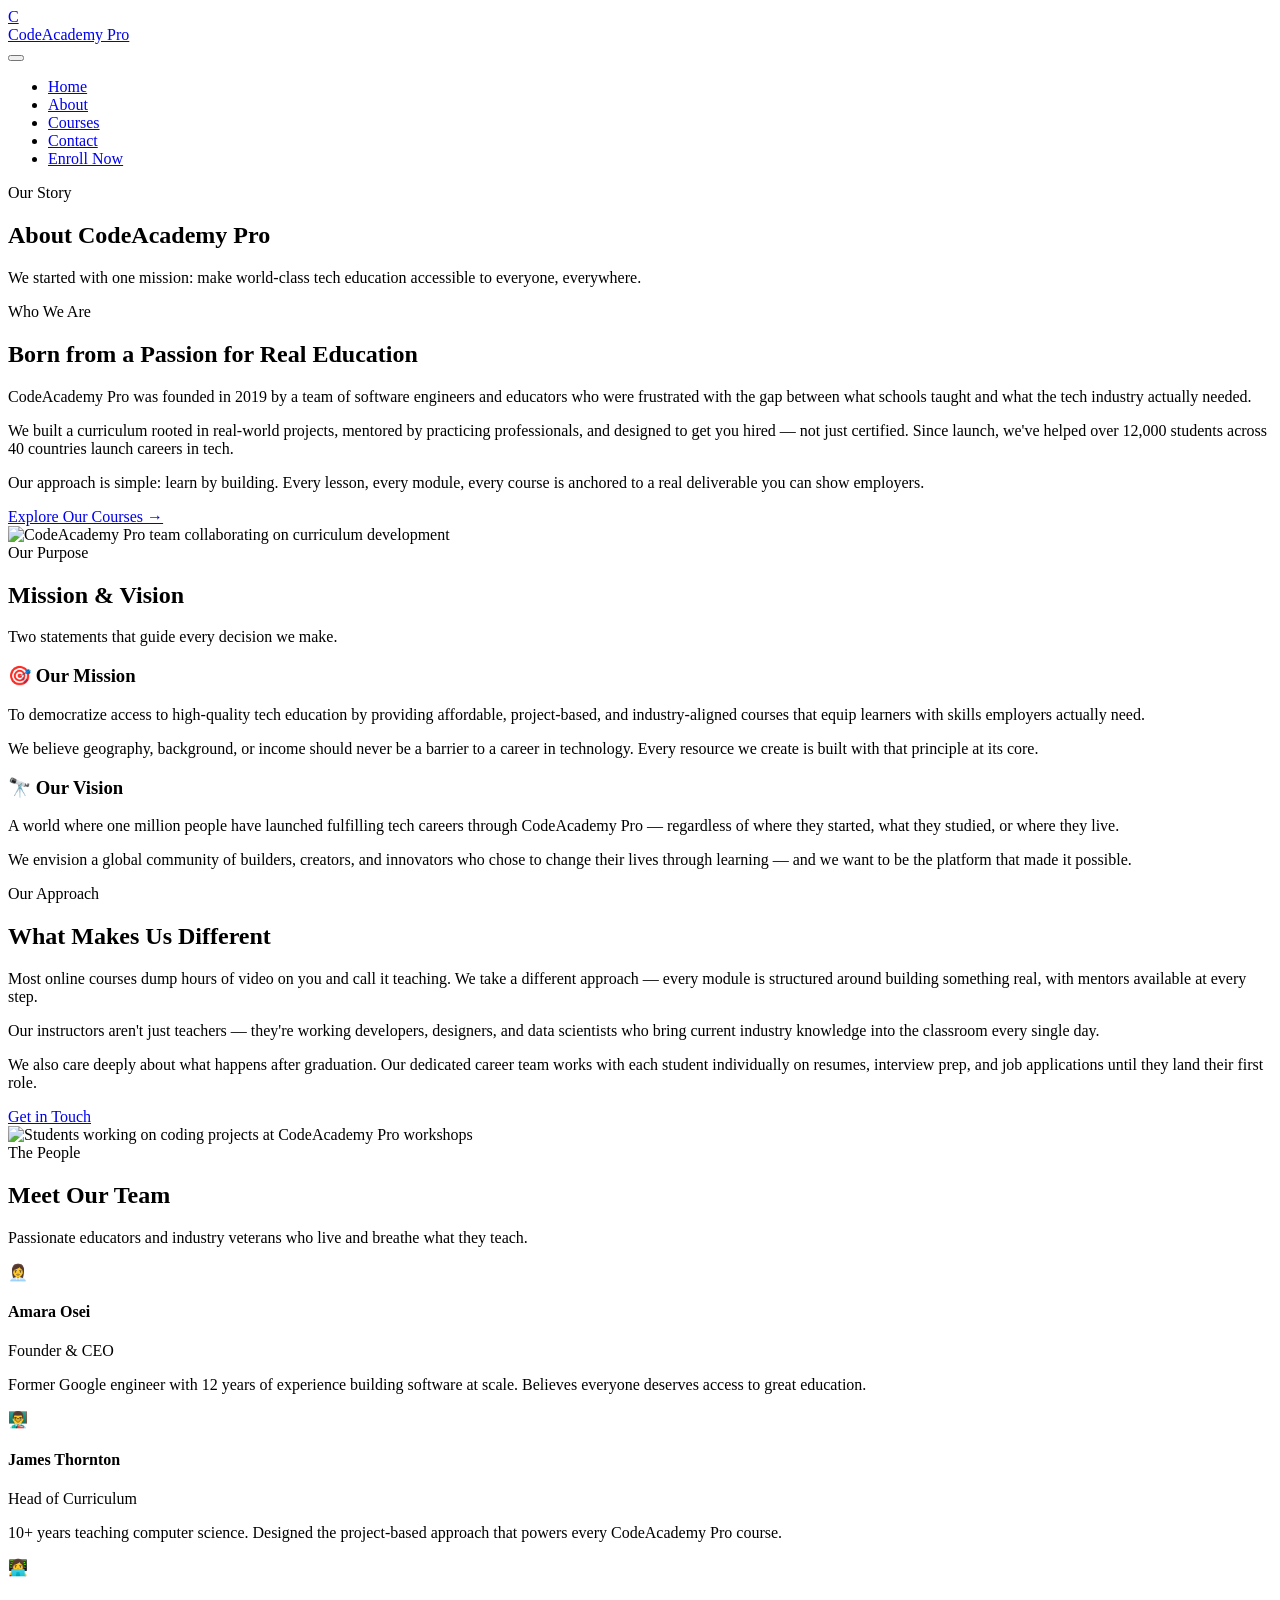
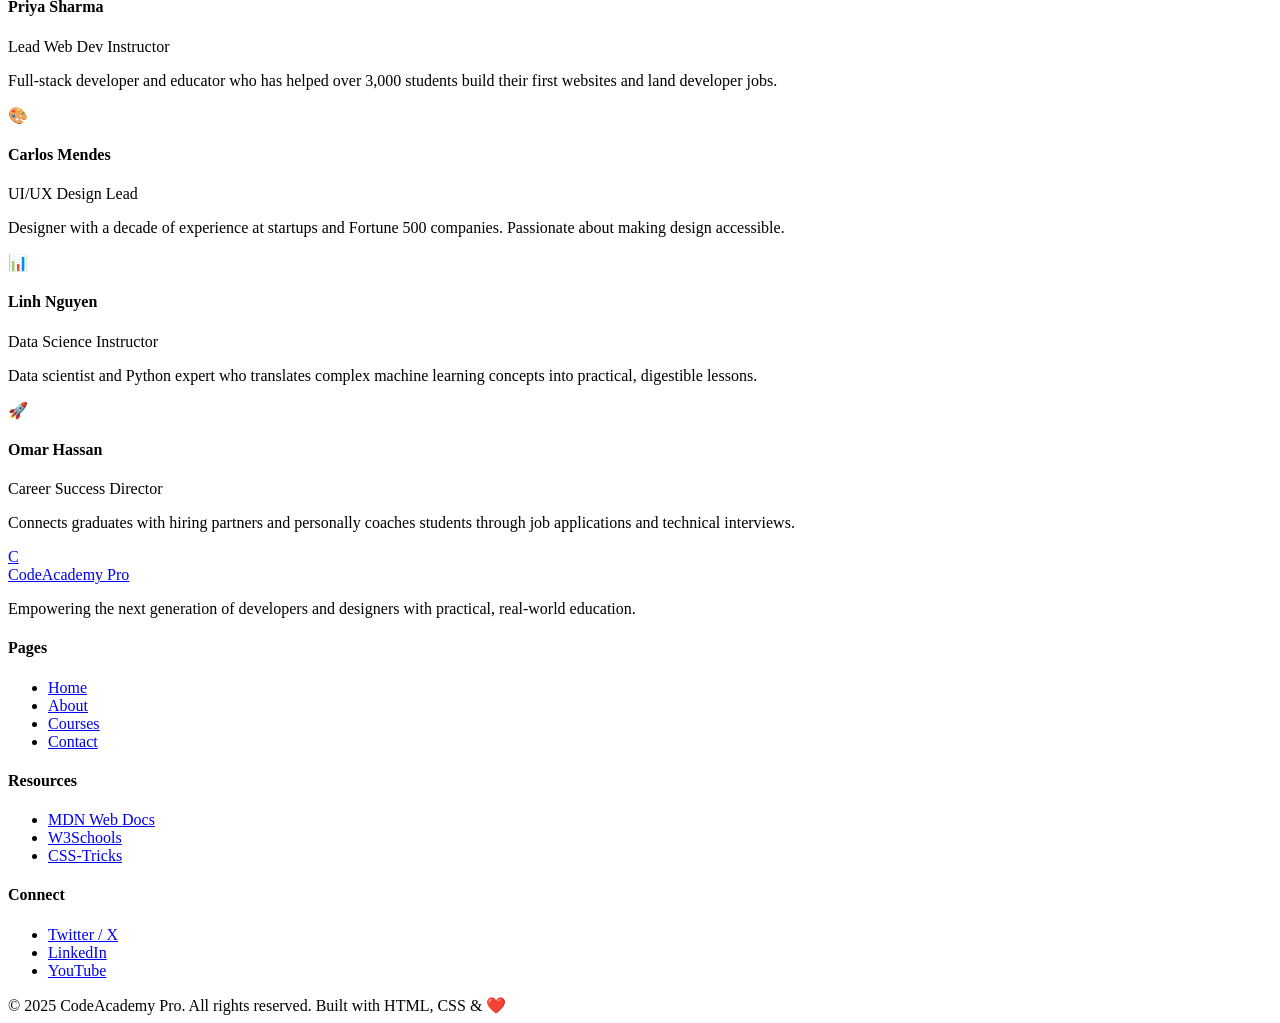
==== about.html @ 46732ec4 "Add files via upload" ====
<!DOCTYPE html>
<html lang="en">
<head>
  <meta charset="UTF-8" />
  <meta name="viewport" content="width=device-width, initial-scale=1.0" />
  <title>About Us – CodeAcademy Pro</title>
  <link rel="stylesheet" href="css/style.css" />
</head>
<body>

  <!-- HEADER -->
  <header>
    <div class="nav-container">
      <a href="index.html" class="logo">
        <div class="logo-mark">C</div>
        <span class="logo-text">CodeAcademy Pro</span>
      </a>
      <nav>
        <button class="hamburger" onclick="toggleMenu()" aria-label="Toggle menu">
          <span></span><span></span><span></span>
        </button>
        <ul id="nav-menu">
          <li><a href="index.html">Home</a></li>
          <li><a href="about.html" class="active">About</a></li>
          <li><a href="courses.html">Courses</a></li>
          <li><a href="contact.html">Contact</a></li>
          <li><a href="courses.html" class="nav-cta">Enroll Now</a></li>
        </ul>
      </nav>
    </div>
  </header>

  <main>

    <!-- PAGE HERO -->
    <section class="page-hero">
      <span class="section-label">Our Story</span>
      <h1>About CodeAcademy Pro</h1>
      <p>We started with one mission: make world-class tech education accessible to everyone, everywhere.</p>
    </section>

    <!-- ABOUT INTRO -->
    <section class="about-intro">
      <div class="about-grid">
        <div class="about-text">
          <span class="section-label">Who We Are</span>
          <h2>Born from a Passion for Real Education</h2>
          <p>CodeAcademy Pro was founded in 2019 by a team of software engineers and educators who were frustrated with the gap between what schools taught and what the tech industry actually needed.</p>
          <p>We built a curriculum rooted in real-world projects, mentored by practicing professionals, and designed to get you hired — not just certified. Since launch, we've helped over 12,000 students across 40 countries launch careers in tech.</p>
          <p>Our approach is simple: learn by building. Every lesson, every module, every course is anchored to a real deliverable you can show employers.</p>
          <a href="courses.html" class="btn btn-primary" style="margin-top:10px;">Explore Our Courses →</a>
        </div>
        <div class="about-img">
          <img src="images/webdev.jpg" alt="CodeAcademy Pro team collaborating on curriculum development" width="560" height="360" />
        </div>
      </div>
    </section>

    <!-- MISSION & VISION -->
    <section class="mission-vision">
      <div class="section-header">
        <span class="section-label">Our Purpose</span>
        <h2>Mission &amp; Vision</h2>
        <p>Two statements that guide every decision we make.</p>
      </div>
      <div class="mv-grid">
        <div class="mv-card mission">
          <h3>🎯 Our Mission</h3>
          <p>To democratize access to high-quality tech education by providing affordable, project-based, and industry-aligned courses that equip learners with skills employers actually need.</p>
          <p style="margin-top:14px;">We believe geography, background, or income should never be a barrier to a career in technology. Every resource we create is built with that principle at its core.</p>
        </div>
        <div class="mv-card vision">
          <h3>🔭 Our Vision</h3>
          <p>A world where one million people have launched fulfilling tech careers through CodeAcademy Pro — regardless of where they started, what they studied, or where they live.</p>
          <p style="margin-top:14px;">We envision a global community of builders, creators, and innovators who chose to change their lives through learning — and we want to be the platform that made it possible.</p>
        </div>
      </div>
    </section>

    <!-- SECOND ABOUT SECTION WITH SECOND IMAGE -->
    <section class="about-intro" style="background-color: var(--color-surface);">
      <div class="about-grid reverse">
        <div class="about-text">
          <span class="section-label">Our Approach</span>
          <h2>What Makes Us Different</h2>
          <p>Most online courses dump hours of video on you and call it teaching. We take a different approach — every module is structured around building something real, with mentors available at every step.</p>
          <p>Our instructors aren't just teachers — they're working developers, designers, and data scientists who bring current industry knowledge into the classroom every single day.</p>
          <p>We also care deeply about what happens after graduation. Our dedicated career team works with each student individually on resumes, interview prep, and job applications until they land their first role.</p>
          <a href="contact.html" class="btn btn-secondary" style="margin-top:10px;">Get in Touch</a>
        </div>
        <div class="about-img">
          <img src="images/others.jpg" alt="Students working on coding projects at CodeAcademy Pro workshops" width="560" height="360" />
        </div>
      </div>
    </section>

    <!-- TEAM -->
    <section class="team">
      <div class="section-header">
        <span class="section-label">The People</span>
        <h2>Meet Our Team</h2>
        <p>Passionate educators and industry veterans who live and breathe what they teach.</p>
      </div>

      <div class="team-grid">
        <div class="team-card">
          <div class="team-avatar">👩‍💼</div>
          <h4>Amara Osei</h4>
          <span>Founder &amp; CEO</span>
          <p>Former Google engineer with 12 years of experience building software at scale. Believes everyone deserves access to great education.</p>
        </div>
        <div class="team-card">
          <div class="team-avatar">👨‍🏫</div>
          <h4>James Thornton</h4>
          <span>Head of Curriculum</span>
          <p>10+ years teaching computer science. Designed the project-based approach that powers every CodeAcademy Pro course.</p>
        </div>
        <div class="team-card">
          <div class="team-avatar">👩‍💻</div>
          <h4>Priya Sharma</h4>
          <span>Lead Web Dev Instructor</span>
          <p>Full-stack developer and educator who has helped over 3,000 students build their first websites and land developer jobs.</p>
        </div>
        <div class="team-card">
          <div class="team-avatar">🎨</div>
          <h4>Carlos Mendes</h4>
          <span>UI/UX Design Lead</span>
          <p>Designer with a decade of experience at startups and Fortune 500 companies. Passionate about making design accessible.</p>
        </div>
        <div class="team-card">
          <div class="team-avatar">📊</div>
          <h4>Linh Nguyen</h4>
          <span>Data Science Instructor</span>
          <p>Data scientist and Python expert who translates complex machine learning concepts into practical, digestible lessons.</p>
        </div>
        <div class="team-card">
          <div class="team-avatar">🚀</div>
          <h4>Omar Hassan</h4>
          <span>Career Success Director</span>
          <p>Connects graduates with hiring partners and personally coaches students through job applications and technical interviews.</p>
        </div>
      </div>
    </section>

  </main>

  <!-- FOOTER -->
  <footer>
    <div class="footer-grid">
      <div class="footer-brand">
        <a href="index.html" class="logo">
          <div class="logo-mark">C</div>
          <span class="logo-text">CodeAcademy Pro</span>
        </a>
        <p>Empowering the next generation of developers and designers with practical, real-world education.</p>
      </div>
      <div class="footer-col">
        <h4>Pages</h4>
        <ul>
          <li><a href="index.html">Home</a></li>
          <li><a href="about.html">About</a></li>
          <li><a href="courses.html">Courses</a></li>
          <li><a href="contact.html">Contact</a></li>
        </ul>
      </div>
      <div class="footer-col">
        <h4>Resources</h4>
        <ul>
          <li><a href="https://developer.mozilla.org" target="_blank" rel="noopener">MDN Web Docs</a></li>
          <li><a href="https://www.w3schools.com" target="_blank" rel="noopener">W3Schools</a></li>
          <li><a href="https://css-tricks.com" target="_blank" rel="noopener">CSS-Tricks</a></li>
        </ul>
      </div>
      <div class="footer-col">
        <h4>Connect</h4>
        <ul>
          <li><a href="https://twitter.com" target="_blank" rel="noopener">Twitter / X</a></li>
          <li><a href="https://linkedin.com" target="_blank" rel="noopener">LinkedIn</a></li>
          <li><a href="https://youtube.com" target="_blank" rel="noopener">YouTube</a></li>
        </ul>
      </div>
    </div>
    <div class="footer-bottom">
      <span>&copy; 2025 CodeAcademy Pro. All rights reserved.</span>
      <span>Built with HTML, CSS &amp; ❤️</span>
    </div>
  </footer>

  <script>
    function toggleMenu() {
      document.getElementById('nav-menu').classList.toggle('open');
    }
  </script>
</body>
</html>
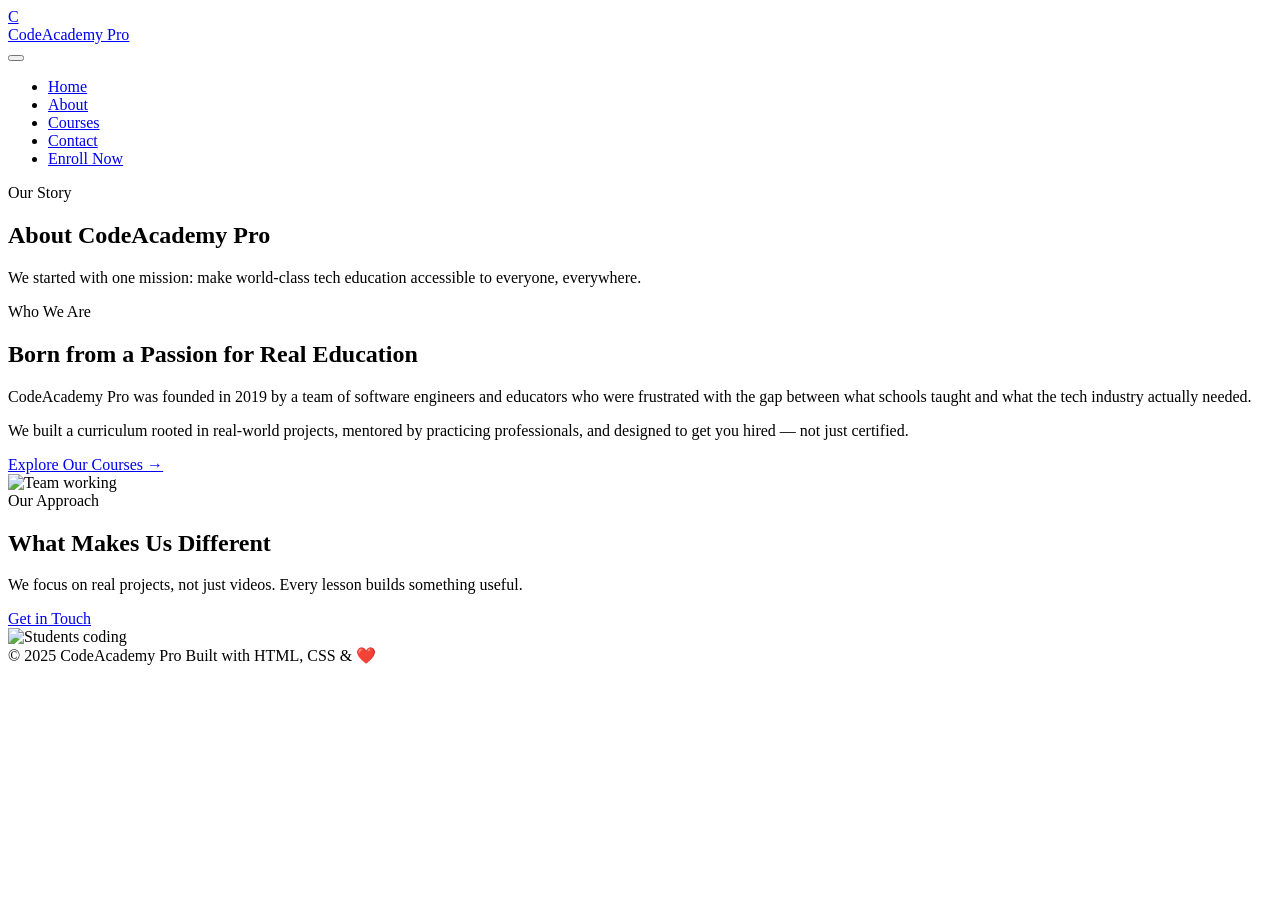
==== commit 2a1206bf: "about.html" ====
--- a/about.html
+++ b/about.html
@@ -4,7 +4,7 @@
   <meta charset="UTF-8" />
   <meta name="viewport" content="width=device-width, initial-scale=1.0" />
   <title>About Us – CodeAcademy Pro</title>
-  <link rel="stylesheet" href="css/style.css" />
+  <link rel="stylesheet" href="./css/style.css" />
 </head>
 <body>
 
@@ -32,156 +32,46 @@
 
   <main>
 
-    <!-- PAGE HERO -->
     <section class="page-hero">
       <span class="section-label">Our Story</span>
       <h1>About CodeAcademy Pro</h1>
       <p>We started with one mission: make world-class tech education accessible to everyone, everywhere.</p>
     </section>
 
-    <!-- ABOUT INTRO -->
     <section class="about-intro">
       <div class="about-grid">
         <div class="about-text">
           <span class="section-label">Who We Are</span>
           <h2>Born from a Passion for Real Education</h2>
           <p>CodeAcademy Pro was founded in 2019 by a team of software engineers and educators who were frustrated with the gap between what schools taught and what the tech industry actually needed.</p>
-          <p>We built a curriculum rooted in real-world projects, mentored by practicing professionals, and designed to get you hired — not just certified. Since launch, we've helped over 12,000 students across 40 countries launch careers in tech.</p>
-          <p>Our approach is simple: learn by building. Every lesson, every module, every course is anchored to a real deliverable you can show employers.</p>
+          <p>We built a curriculum rooted in real-world projects, mentored by practicing professionals, and designed to get you hired — not just certified.</p>
           <a href="courses.html" class="btn btn-primary" style="margin-top:10px;">Explore Our Courses →</a>
         </div>
         <div class="about-img">
-          <img src="images/webdev.jpg" alt="CodeAcademy Pro team collaborating on curriculum development" width="560" height="360" />
+          <img src="./images/webdev.jpg" alt="Team working" width="560" height="360" />
         </div>
       </div>
     </section>
 
-    <!-- MISSION & VISION -->
-    <section class="mission-vision">
-      <div class="section-header">
-        <span class="section-label">Our Purpose</span>
-        <h2>Mission &amp; Vision</h2>
-        <p>Two statements that guide every decision we make.</p>
-      </div>
-      <div class="mv-grid">
-        <div class="mv-card mission">
-          <h3>🎯 Our Mission</h3>
-          <p>To democratize access to high-quality tech education by providing affordable, project-based, and industry-aligned courses that equip learners with skills employers actually need.</p>
-          <p style="margin-top:14px;">We believe geography, background, or income should never be a barrier to a career in technology. Every resource we create is built with that principle at its core.</p>
-        </div>
-        <div class="mv-card vision">
-          <h3>🔭 Our Vision</h3>
-          <p>A world where one million people have launched fulfilling tech careers through CodeAcademy Pro — regardless of where they started, what they studied, or where they live.</p>
-          <p style="margin-top:14px;">We envision a global community of builders, creators, and innovators who chose to change their lives through learning — and we want to be the platform that made it possible.</p>
-        </div>
-      </div>
-    </section>
-
-    <!-- SECOND ABOUT SECTION WITH SECOND IMAGE -->
     <section class="about-intro" style="background-color: var(--color-surface);">
       <div class="about-grid reverse">
         <div class="about-text">
           <span class="section-label">Our Approach</span>
           <h2>What Makes Us Different</h2>
-          <p>Most online courses dump hours of video on you and call it teaching. We take a different approach — every module is structured around building something real, with mentors available at every step.</p>
-          <p>Our instructors aren't just teachers — they're working developers, designers, and data scientists who bring current industry knowledge into the classroom every single day.</p>
-          <p>We also care deeply about what happens after graduation. Our dedicated career team works with each student individually on resumes, interview prep, and job applications until they land their first role.</p>
+          <p>We focus on real projects, not just videos. Every lesson builds something useful.</p>
           <a href="contact.html" class="btn btn-secondary" style="margin-top:10px;">Get in Touch</a>
         </div>
         <div class="about-img">
-          <img src="images/others.jpg" alt="Students working on coding projects at CodeAcademy Pro workshops" width="560" height="360" />
-        </div>
-      </div>
-    </section>
-
-    <!-- TEAM -->
-    <section class="team">
-      <div class="section-header">
-        <span class="section-label">The People</span>
-        <h2>Meet Our Team</h2>
-        <p>Passionate educators and industry veterans who live and breathe what they teach.</p>
-      </div>
-
-      <div class="team-grid">
-        <div class="team-card">
-          <div class="team-avatar">👩‍💼</div>
-          <h4>Amara Osei</h4>
-          <span>Founder &amp; CEO</span>
-          <p>Former Google engineer with 12 years of experience building software at scale. Believes everyone deserves access to great education.</p>
-        </div>
-        <div class="team-card">
-          <div class="team-avatar">👨‍🏫</div>
-          <h4>James Thornton</h4>
-          <span>Head of Curriculum</span>
-          <p>10+ years teaching computer science. Designed the project-based approach that powers every CodeAcademy Pro course.</p>
-        </div>
-        <div class="team-card">
-          <div class="team-avatar">👩‍💻</div>
-          <h4>Priya Sharma</h4>
-          <span>Lead Web Dev Instructor</span>
-          <p>Full-stack developer and educator who has helped over 3,000 students build their first websites and land developer jobs.</p>
-        </div>
-        <div class="team-card">
-          <div class="team-avatar">🎨</div>
-          <h4>Carlos Mendes</h4>
-          <span>UI/UX Design Lead</span>
-          <p>Designer with a decade of experience at startups and Fortune 500 companies. Passionate about making design accessible.</p>
-        </div>
-        <div class="team-card">
-          <div class="team-avatar">📊</div>
-          <h4>Linh Nguyen</h4>
-          <span>Data Science Instructor</span>
-          <p>Data scientist and Python expert who translates complex machine learning concepts into practical, digestible lessons.</p>
-        </div>
-        <div class="team-card">
-          <div class="team-avatar">🚀</div>
-          <h4>Omar Hassan</h4>
-          <span>Career Success Director</span>
-          <p>Connects graduates with hiring partners and personally coaches students through job applications and technical interviews.</p>
+          <img src="./images/others.jpg" alt="Students coding" width="560" height="360" />
         </div>
       </div>
     </section>
 
   </main>
 
-  <!-- FOOTER -->
   <footer>
-    <div class="footer-grid">
-      <div class="footer-brand">
-        <a href="index.html" class="logo">
-          <div class="logo-mark">C</div>
-          <span class="logo-text">CodeAcademy Pro</span>
-        </a>
-        <p>Empowering the next generation of developers and designers with practical, real-world education.</p>
-      </div>
-      <div class="footer-col">
-        <h4>Pages</h4>
-        <ul>
-          <li><a href="index.html">Home</a></li>
-          <li><a href="about.html">About</a></li>
-          <li><a href="courses.html">Courses</a></li>
-          <li><a href="contact.html">Contact</a></li>
-        </ul>
-      </div>
-      <div class="footer-col">
-        <h4>Resources</h4>
-        <ul>
-          <li><a href="https://developer.mozilla.org" target="_blank" rel="noopener">MDN Web Docs</a></li>
-          <li><a href="https://www.w3schools.com" target="_blank" rel="noopener">W3Schools</a></li>
-          <li><a href="https://css-tricks.com" target="_blank" rel="noopener">CSS-Tricks</a></li>
-        </ul>
-      </div>
-      <div class="footer-col">
-        <h4>Connect</h4>
-        <ul>
-          <li><a href="https://twitter.com" target="_blank" rel="noopener">Twitter / X</a></li>
-          <li><a href="https://linkedin.com" target="_blank" rel="noopener">LinkedIn</a></li>
-          <li><a href="https://youtube.com" target="_blank" rel="noopener">YouTube</a></li>
-        </ul>
-      </div>
-    </div>
     <div class="footer-bottom">
-      <span>&copy; 2025 CodeAcademy Pro. All rights reserved.</span>
+      <span>&copy; 2025 CodeAcademy Pro</span>
       <span>Built with HTML, CSS &amp; ❤️</span>
     </div>
   </footer>
@@ -191,5 +81,6 @@
       document.getElementById('nav-menu').classList.toggle('open');
     }
   </script>
+
 </body>
 </html>
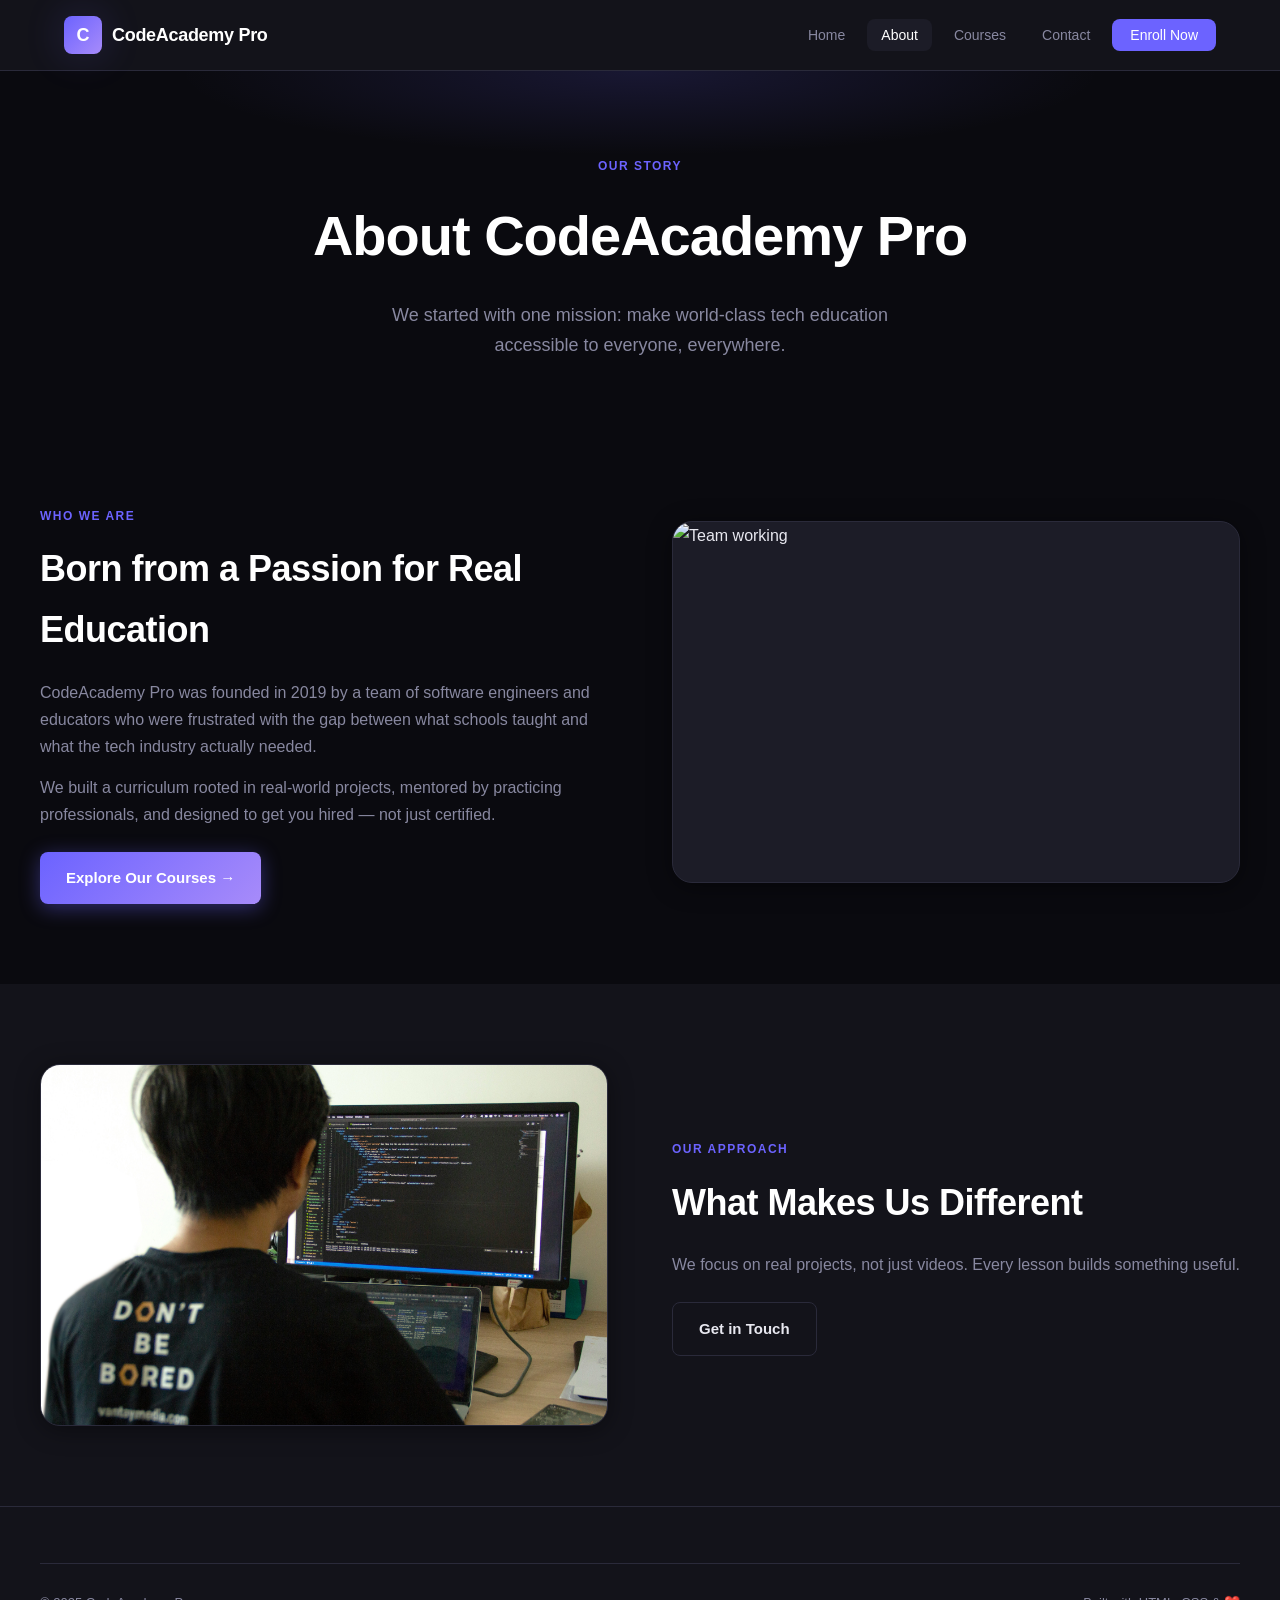
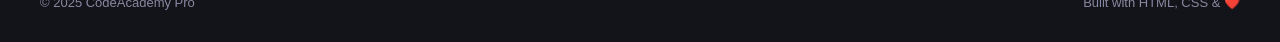
==== commit 4ac40756: "Update about.html" ====
--- a/about.html
+++ b/about.html
@@ -4,7 +4,7 @@
   <meta charset="UTF-8" />
   <meta name="viewport" content="width=device-width, initial-scale=1.0" />
   <title>About Us – CodeAcademy Pro</title>
-  <link rel="stylesheet" href="./css/style.css" />
+  <link rel="stylesheet" href="./style.css" />
 </head>
 <body>
 
@@ -48,7 +48,7 @@
           <a href="courses.html" class="btn btn-primary" style="margin-top:10px;">Explore Our Courses →</a>
         </div>
         <div class="about-img">
-          <img src="./images/webdev.jpg" alt="Team working" width="560" height="360" />
+          <img src="./webdev.jpg" alt="Team working" width="560" height="360" />
         </div>
       </div>
     </section>
@@ -62,7 +62,7 @@
           <a href="contact.html" class="btn btn-secondary" style="margin-top:10px;">Get in Touch</a>
         </div>
         <div class="about-img">
-          <img src="./images/others.jpg" alt="Students coding" width="560" height="360" />
+          <img src="./graphics.jpg" alt="Students coding" width="560" height="360" />
         </div>
       </div>
     </section>
--- a/style.css
+++ b/style.css
@@ -0,0 +1,1186 @@
+/* =============================================
+   CodeAcademy Pro - Main Stylesheet
+   ============================================= */
+
+/* --- Google Fonts Import --- */
+@import url('https://fonts.googleapis.com/css2?family=Space+Grotesk:wght@400;500;600;700&family=Inter:wght@300;400;500&display=swap');
+
+/* --- CSS Variables (Token System) --- */
+:root {
+  --color-bg: #0a0a0f;
+  --color-surface: #13131a;
+  --color-surface-2: #1c1c27;
+  --color-border: #2a2a3a;
+  --color-accent: #6c63ff;
+  --color-accent-soft: rgba(108, 99, 255, 0.15);
+  --color-text: #e8e8f0;
+  --color-text-muted: #8888a0;
+  --color-white: #ffffff;
+  --color-success: #4ade80;
+
+  --font-display: 'Space Grotesk', sans-serif;
+  --font-body: 'Inter', sans-serif;
+
+  --radius-sm: 8px;
+  --radius-md: 14px;
+  --radius-lg: 20px;
+  --radius-xl: 30px;
+
+  --shadow-card: 0 4px 24px rgba(0, 0, 0, 0.4);
+  --shadow-glow: 0 0 40px rgba(108, 99, 255, 0.2);
+  --transition: 0.25s ease;
+}
+
+/* --- Reset & Base --- */
+*, *::before, *::after {
+  margin: 0;
+  padding: 0;
+  box-sizing: border-box;
+}
+
+html {
+  scroll-behavior: smooth;
+}
+
+body {
+  background-color: var(--color-bg);
+  color: var(--color-text);
+  font-family: var(--font-body);
+  font-size: 16px;
+  line-height: 1.7;
+}
+
+img {
+  max-width: 100%;
+  height: auto;
+  display: block;
+}
+
+a {
+  color: var(--color-accent);
+  text-decoration: none;
+  transition: color var(--transition);
+}
+
+a:hover {
+  color: #9b95ff;
+}
+
+ul {
+  list-style: none;
+}
+
+/* =============================================
+   HEADER & NAVIGATION
+   ============================================= */
+header {
+  background-color: var(--color-surface);
+  border-bottom: 1px solid var(--color-border);
+  position: sticky;
+  top: 0;
+  z-index: 100;
+  backdrop-filter: blur(10px);
+}
+
+.nav-container {
+  max-width: 1200px;
+  margin: 0 auto;
+  padding: 0 24px;
+  display: flex;
+  align-items: center;
+  justify-content: space-between;
+  height: 70px;
+}
+
+.logo {
+  display: flex;
+  align-items: center;
+  gap: 10px;
+  text-decoration: none;
+}
+
+.logo-mark {
+  width: 38px;
+  height: 38px;
+  background: linear-gradient(135deg, var(--color-accent), #a78bfa);
+  border-radius: var(--radius-sm);
+  display: flex;
+  align-items: center;
+  justify-content: center;
+  font-family: var(--font-display);
+  font-weight: 700;
+  font-size: 18px;
+  color: white;
+  box-shadow: var(--shadow-glow);
+}
+
+.logo-text {
+  font-family: var(--font-display);
+  font-weight: 700;
+  font-size: 18px;
+  color: var(--color-white);
+  letter-spacing: -0.3px;
+}
+
+nav ul {
+  display: flex;
+  align-items: center;
+  gap: 8px;
+}
+
+nav ul li a {
+  color: var(--color-text-muted);
+  font-size: 14px;
+  font-weight: 500;
+  padding: 8px 14px;
+  border-radius: var(--radius-sm);
+  transition: all var(--transition);
+  text-decoration: none;
+}
+
+nav ul li a:hover,
+nav ul li a.active {
+  color: var(--color-white);
+  background-color: var(--color-surface-2);
+}
+
+.nav-cta {
+  background-color: var(--color-accent) !important;
+  color: var(--color-white) !important;
+  padding: 8px 18px !important;
+}
+
+.nav-cta:hover {
+  background-color: #7c75ff !important;
+}
+
+/* Hamburger */
+.hamburger {
+  display: none;
+  flex-direction: column;
+  gap: 5px;
+  cursor: pointer;
+  background: none;
+  border: none;
+  padding: 4px;
+}
+
+.hamburger span {
+  display: block;
+  width: 24px;
+  height: 2px;
+  background-color: var(--color-text);
+  border-radius: 2px;
+  transition: var(--transition);
+}
+
+/* =============================================
+   HERO SECTION
+   ============================================= */
+.hero {
+  min-height: 85vh;
+  display: grid;
+  place-items: center;
+  text-align: center;
+  padding: 80px 24px;
+  background:
+    radial-gradient(ellipse 80% 50% at 50% -10%, rgba(108, 99, 255, 0.25) 0%, transparent 60%),
+    var(--color-bg);
+  position: relative;
+  overflow: hidden;
+}
+
+.hero::before {
+  content: '';
+  position: absolute;
+  inset: 0;
+  background-image: radial-gradient(circle, rgba(108,99,255,0.08) 1px, transparent 1px);
+  background-size: 40px 40px;
+  pointer-events: none;
+}
+
+.hero-content {
+  max-width: 760px;
+  position: relative;
+  z-index: 1;
+}
+
+.hero-badge {
+  display: inline-flex;
+  align-items: center;
+  gap: 6px;
+  background-color: var(--color-accent-soft);
+  border: 1px solid rgba(108, 99, 255, 0.3);
+  color: #a78bfa;
+  font-size: 13px;
+  font-weight: 500;
+  padding: 6px 14px;
+  border-radius: 50px;
+  margin-bottom: 28px;
+}
+
+.hero h1 {
+  font-family: var(--font-display);
+  font-size: clamp(38px, 7vw, 72px);
+  font-weight: 700;
+  line-height: 1.1;
+  letter-spacing: -1.5px;
+  color: var(--color-white);
+  margin-bottom: 20px;
+}
+
+.hero h1 span {
+  background: linear-gradient(135deg, #6c63ff, #a78bfa, #ec4899);
+  -webkit-background-clip: text;
+  -webkit-text-fill-color: transparent;
+  background-clip: text;
+}
+
+.hero p {
+  font-size: 18px;
+  color: var(--color-text-muted);
+  max-width: 560px;
+  margin: 0 auto 36px;
+  line-height: 1.8;
+}
+
+.hero-buttons {
+  display: flex;
+  gap: 14px;
+  justify-content: center;
+  flex-wrap: wrap;
+}
+
+.hero-image {
+  margin-top: 64px;
+  border-radius: var(--radius-lg);
+  overflow: hidden;
+  border: 1px solid var(--color-border);
+  box-shadow: var(--shadow-glow), var(--shadow-card);
+  max-width: 900px;
+  margin-left: auto;
+  margin-right: auto;
+}
+
+.hero-image img {
+  width: 100%;
+  border-radius: var(--radius-lg);
+}
+
+/* =============================================
+   BUTTONS
+   ============================================= */
+.btn {
+  display: inline-flex;
+  align-items: center;
+  gap: 8px;
+  padding: 13px 26px;
+  border-radius: var(--radius-sm);
+  font-family: var(--font-display);
+  font-weight: 600;
+  font-size: 15px;
+  cursor: pointer;
+  border: none;
+  transition: all var(--transition);
+  text-decoration: none;
+}
+
+.btn-primary {
+  background: linear-gradient(135deg, var(--color-accent), #a78bfa);
+  color: white;
+  box-shadow: 0 4px 20px rgba(108, 99, 255, 0.4);
+}
+
+.btn-primary:hover {
+  transform: translateY(-2px);
+  box-shadow: 0 8px 30px rgba(108, 99, 255, 0.5);
+  color: white;
+}
+
+.btn-secondary {
+  background-color: transparent;
+  color: var(--color-text);
+  border: 1px solid var(--color-border);
+}
+
+.btn-secondary:hover {
+  background-color: var(--color-surface-2);
+  color: var(--color-white);
+  border-color: var(--color-accent);
+}
+
+/* =============================================
+   STATS BAR
+   ============================================= */
+.stats-bar {
+  background-color: var(--color-surface);
+  border-top: 1px solid var(--color-border);
+  border-bottom: 1px solid var(--color-border);
+  padding: 28px 24px;
+}
+
+.stats-grid {
+  max-width: 1200px;
+  margin: 0 auto;
+  display: grid;
+  grid-template-columns: repeat(4, 1fr);
+  gap: 24px;
+  text-align: center;
+}
+
+.stat-item strong {
+  display: block;
+  font-family: var(--font-display);
+  font-size: 28px;
+  font-weight: 700;
+  color: var(--color-white);
+}
+
+.stat-item span {
+  font-size: 13px;
+  color: var(--color-text-muted);
+}
+
+/* =============================================
+   SECTIONS (shared)
+   ============================================= */
+section {
+  padding: 80px 24px;
+}
+
+.section-header {
+  text-align: center;
+  max-width: 560px;
+  margin: 0 auto 56px;
+}
+
+.section-label {
+  display: inline-block;
+  font-size: 12px;
+  font-weight: 600;
+  letter-spacing: 1.5px;
+  text-transform: uppercase;
+  color: var(--color-accent);
+  margin-bottom: 12px;
+}
+
+.section-header h2 {
+  font-family: var(--font-display);
+  font-size: clamp(26px, 4vw, 40px);
+  font-weight: 700;
+  color: var(--color-white);
+  letter-spacing: -0.5px;
+  margin-bottom: 14px;
+}
+
+.section-header p {
+  color: var(--color-text-muted);
+  font-size: 16px;
+}
+
+/* =============================================
+   FEATURED COURSES (index.html)
+   ============================================= */
+.courses-preview {
+  background-color: var(--color-surface);
+}
+
+.courses-grid {
+  max-width: 1200px;
+  margin: 0 auto;
+  display: grid;
+  grid-template-columns: repeat(3, 1fr);
+  gap: 24px;
+}
+
+.course-card {
+  background-color: var(--color-surface-2);
+  border: 1px solid var(--color-border);
+  border-radius: var(--radius-md);
+  overflow: hidden;
+  transition: all var(--transition);
+  box-shadow: var(--shadow-card);
+}
+
+.course-card:hover {
+  transform: translateY(-4px);
+  border-color: var(--color-accent);
+  box-shadow: var(--shadow-glow), var(--shadow-card);
+}
+
+.course-card-img {
+  width: 100%;
+  height: 180px;
+  object-fit: cover;
+  background: linear-gradient(135deg, var(--color-accent-soft), var(--color-surface-2));
+  display: flex;
+  align-items: center;
+  justify-content: center;
+  font-size: 48px;
+}
+
+.course-card-img img {
+  width: 100%;
+  height: 180px;
+  object-fit: cover;
+}
+
+.course-card-body {
+  padding: 20px;
+}
+
+.course-tag {
+  display: inline-block;
+  background-color: var(--color-accent-soft);
+  color: #a78bfa;
+  font-size: 11px;
+  font-weight: 600;
+  letter-spacing: 0.5px;
+  padding: 4px 10px;
+  border-radius: 50px;
+  margin-bottom: 10px;
+}
+
+.course-card-body h3 {
+  font-family: var(--font-display);
+  font-size: 17px;
+  font-weight: 600;
+  color: var(--color-white);
+  margin-bottom: 8px;
+}
+
+.course-card-body p {
+  font-size: 14px;
+  color: var(--color-text-muted);
+  margin-bottom: 16px;
+  line-height: 1.6;
+}
+
+.course-meta {
+  display: flex;
+  align-items: center;
+  justify-content: space-between;
+  font-size: 13px;
+  color: var(--color-text-muted);
+  border-top: 1px solid var(--color-border);
+  padding-top: 14px;
+}
+
+.courses-cta {
+  text-align: center;
+  margin-top: 48px;
+}
+
+/* =============================================
+   WHY CHOOSE US (index.html)
+   ============================================= */
+.why-us {
+  background-color: var(--color-bg);
+}
+
+.features-grid {
+  max-width: 1200px;
+  margin: 0 auto;
+  display: grid;
+  grid-template-columns: repeat(3, 1fr);
+  gap: 24px;
+}
+
+.feature-card {
+  background-color: var(--color-surface);
+  border: 1px solid var(--color-border);
+  border-radius: var(--radius-md);
+  padding: 32px 28px;
+  transition: border-color var(--transition);
+}
+
+.feature-card:hover {
+  border-color: var(--color-accent);
+}
+
+.feature-icon {
+  font-size: 36px;
+  margin-bottom: 16px;
+}
+
+.feature-card h3 {
+  font-family: var(--font-display);
+  font-size: 18px;
+  font-weight: 600;
+  color: var(--color-white);
+  margin-bottom: 10px;
+}
+
+.feature-card p {
+  font-size: 14px;
+  color: var(--color-text-muted);
+  line-height: 1.7;
+}
+
+/* =============================================
+   ABOUT PAGE
+   ============================================= */
+.page-hero {
+  padding: 80px 24px 60px;
+  background: radial-gradient(ellipse 60% 40% at 50% 0%, rgba(108, 99, 255, 0.15) 0%, transparent 60%);
+  text-align: center;
+}
+
+.page-hero h1 {
+  font-family: var(--font-display);
+  font-size: clamp(32px, 5vw, 56px);
+  font-weight: 700;
+  color: var(--color-white);
+  letter-spacing: -1px;
+  margin-bottom: 16px;
+}
+
+.page-hero p {
+  color: var(--color-text-muted);
+  font-size: 18px;
+  max-width: 560px;
+  margin: 0 auto;
+}
+
+.about-intro {
+  background-color: var(--color-bg);
+  padding: 80px 24px;
+}
+
+.about-grid {
+  max-width: 1200px;
+  margin: 0 auto;
+  display: grid;
+  grid-template-columns: 1fr 1fr;
+  gap: 64px;
+  align-items: center;
+}
+
+.about-grid.reverse {
+  direction: rtl;
+}
+
+.about-grid.reverse > * {
+  direction: ltr;
+}
+
+.about-text h2 {
+  font-family: var(--font-display);
+  font-size: clamp(24px, 3vw, 36px);
+  font-weight: 700;
+  color: var(--color-white);
+  letter-spacing: -0.5px;
+  margin-bottom: 18px;
+}
+
+.about-text p {
+  color: var(--color-text-muted);
+  margin-bottom: 14px;
+  font-size: 16px;
+}
+
+.about-img {
+  border-radius: var(--radius-lg);
+  overflow: hidden;
+  border: 1px solid var(--color-border);
+  box-shadow: var(--shadow-card);
+  background: var(--color-surface-2);
+}
+
+.about-img img {
+  width: 100%;
+  height: 360px;
+  object-fit: cover;
+}
+
+.img-placeholder {
+  width: 100%;
+  height: 360px;
+  display: flex;
+  align-items: center;
+  justify-content: center;
+  font-size: 64px;
+  background: linear-gradient(135deg, var(--color-surface), var(--color-surface-2));
+}
+
+/* Mission & Vision */
+.mission-vision {
+  background-color: var(--color-surface);
+  padding: 80px 24px;
+}
+
+.mv-grid {
+  max-width: 1200px;
+  margin: 0 auto;
+  display: grid;
+  grid-template-columns: 1fr 1fr;
+  gap: 32px;
+}
+
+.mv-card {
+  background-color: var(--color-surface-2);
+  border: 1px solid var(--color-border);
+  border-radius: var(--radius-md);
+  padding: 40px 36px;
+}
+
+.mv-card.mission {
+  border-top: 3px solid var(--color-accent);
+}
+
+.mv-card.vision {
+  border-top: 3px solid #ec4899;
+}
+
+.mv-card h3 {
+  font-family: var(--font-display);
+  font-size: 22px;
+  font-weight: 700;
+  color: var(--color-white);
+  margin-bottom: 16px;
+}
+
+.mv-card p {
+  color: var(--color-text-muted);
+  font-size: 15px;
+  line-height: 1.8;
+}
+
+/* Team */
+.team {
+  background-color: var(--color-bg);
+  padding: 80px 24px;
+}
+
+.team-grid {
+  max-width: 1200px;
+  margin: 0 auto;
+  display: grid;
+  grid-template-columns: repeat(3, 1fr);
+  gap: 24px;
+}
+
+.team-card {
+  background-color: var(--color-surface);
+  border: 1px solid var(--color-border);
+  border-radius: var(--radius-md);
+  padding: 32px 24px;
+  text-align: center;
+  transition: border-color var(--transition);
+}
+
+.team-card:hover {
+  border-color: var(--color-accent);
+}
+
+.team-avatar {
+  font-size: 56px;
+  margin-bottom: 16px;
+  line-height: 1;
+}
+
+.team-card h4 {
+  font-family: var(--font-display);
+  font-size: 17px;
+  font-weight: 600;
+  color: var(--color-white);
+  margin-bottom: 4px;
+}
+
+.team-card span {
+  font-size: 13px;
+  color: var(--color-accent);
+  display: block;
+  margin-bottom: 12px;
+}
+
+.team-card p {
+  font-size: 13px;
+  color: var(--color-text-muted);
+  line-height: 1.6;
+}
+
+/* =============================================
+   COURSES PAGE
+   ============================================= */
+.courses-list {
+  background-color: var(--color-bg);
+  padding: 80px 24px;
+}
+
+.courses-full-grid {
+  max-width: 1200px;
+  margin: 0 auto;
+  display: grid;
+  grid-template-columns: repeat(2, 1fr);
+  gap: 28px;
+}
+
+.course-full-card {
+  background-color: var(--color-surface);
+  border: 1px solid var(--color-border);
+  border-radius: var(--radius-md);
+  overflow: hidden;
+  display: flex;
+  flex-direction: column;
+  transition: all var(--transition);
+  box-shadow: var(--shadow-card);
+}
+
+.course-full-card:hover {
+  transform: translateY(-4px);
+  border-color: var(--color-accent);
+  box-shadow: var(--shadow-glow), var(--shadow-card);
+}
+
+.course-full-img {
+  height: 200px;
+  background: linear-gradient(135deg, var(--color-surface-2), var(--color-surface));
+  display: flex;
+  align-items: center;
+  justify-content: center;
+  font-size: 56px;
+  border-bottom: 1px solid var(--color-border);
+  position: relative;
+  overflow: hidden;
+}
+
+.course-full-img img {
+  width: 100%;
+  height: 100%;
+  object-fit: cover;
+  position: absolute;
+  inset: 0;
+}
+
+.course-full-body {
+  padding: 28px;
+  flex: 1;
+  display: flex;
+  flex-direction: column;
+}
+
+.course-full-body h3 {
+  font-family: var(--font-display);
+  font-size: 20px;
+  font-weight: 700;
+  color: var(--color-white);
+  margin-bottom: 10px;
+}
+
+.course-full-body p {
+  font-size: 14px;
+  color: var(--color-text-muted);
+  line-height: 1.7;
+  margin-bottom: 20px;
+  flex: 1;
+}
+
+.course-details {
+  display: flex;
+  gap: 16px;
+  flex-wrap: wrap;
+  font-size: 13px;
+  color: var(--color-text-muted);
+  border-top: 1px solid var(--color-border);
+  padding-top: 16px;
+  margin-bottom: 20px;
+}
+
+.course-details span {
+  display: flex;
+  align-items: center;
+  gap: 5px;
+}
+
+/* =============================================
+   CONTACT PAGE
+   ============================================= */
+.contact-section {
+  background-color: var(--color-bg);
+  padding: 80px 24px;
+}
+
+.contact-layout {
+  max-width: 1200px;
+  margin: 0 auto;
+  display: grid;
+  grid-template-columns: 1fr 1.6fr;
+  gap: 56px;
+  align-items: start;
+}
+
+.contact-info h2 {
+  font-family: var(--font-display);
+  font-size: 28px;
+  font-weight: 700;
+  color: var(--color-white);
+  margin-bottom: 14px;
+}
+
+.contact-info p {
+  color: var(--color-text-muted);
+  font-size: 15px;
+  margin-bottom: 36px;
+  line-height: 1.7;
+}
+
+.contact-item {
+  display: flex;
+  align-items: flex-start;
+  gap: 16px;
+  margin-bottom: 24px;
+}
+
+.contact-icon {
+  width: 44px;
+  height: 44px;
+  background-color: var(--color-accent-soft);
+  border-radius: var(--radius-sm);
+  display: flex;
+  align-items: center;
+  justify-content: center;
+  font-size: 20px;
+  flex-shrink: 0;
+}
+
+.contact-item-text strong {
+  display: block;
+  color: var(--color-white);
+  font-size: 14px;
+  font-weight: 600;
+  margin-bottom: 2px;
+}
+
+.contact-item-text span {
+  color: var(--color-text-muted);
+  font-size: 14px;
+}
+
+.social-links {
+  margin-top: 36px;
+}
+
+.social-links h4 {
+  font-family: var(--font-display);
+  font-size: 14px;
+  font-weight: 600;
+  color: var(--color-text-muted);
+  text-transform: uppercase;
+  letter-spacing: 1px;
+  margin-bottom: 14px;
+}
+
+.social-row {
+  display: flex;
+  gap: 10px;
+  flex-wrap: wrap;
+}
+
+.social-link {
+  display: inline-flex;
+  align-items: center;
+  gap: 6px;
+  background-color: var(--color-surface);
+  border: 1px solid var(--color-border);
+  color: var(--color-text-muted);
+  font-size: 13px;
+  padding: 8px 14px;
+  border-radius: var(--radius-sm);
+  transition: all var(--transition);
+  text-decoration: none;
+}
+
+.social-link:hover {
+  border-color: var(--color-accent);
+  color: var(--color-accent);
+}
+
+/* Contact Form */
+.contact-form-card {
+  background-color: var(--color-surface);
+  border: 1px solid var(--color-border);
+  border-radius: var(--radius-lg);
+  padding: 40px;
+  box-shadow: var(--shadow-card);
+}
+
+.contact-form-card h3 {
+  font-family: var(--font-display);
+  font-size: 22px;
+  font-weight: 700;
+  color: var(--color-white);
+  margin-bottom: 28px;
+}
+
+.form-row {
+  display: grid;
+  grid-template-columns: 1fr 1fr;
+  gap: 16px;
+}
+
+.form-group {
+  margin-bottom: 20px;
+}
+
+.form-group label {
+  display: block;
+  font-size: 13px;
+  font-weight: 600;
+  color: var(--color-text-muted);
+  margin-bottom: 8px;
+  letter-spacing: 0.3px;
+}
+
+.form-group input,
+.form-group select,
+.form-group textarea {
+  width: 100%;
+  background-color: var(--color-surface-2);
+  border: 1px solid var(--color-border);
+  border-radius: var(--radius-sm);
+  color: var(--color-text);
+  font-family: var(--font-body);
+  font-size: 14px;
+  padding: 12px 16px;
+  transition: border-color var(--transition);
+  outline: none;
+}
+
+.form-group input:focus,
+.form-group select:focus,
+.form-group textarea:focus {
+  border-color: var(--color-accent);
+  box-shadow: 0 0 0 3px var(--color-accent-soft);
+}
+
+.form-group textarea {
+  resize: vertical;
+  min-height: 130px;
+}
+
+.form-group select option {
+  background-color: var(--color-surface-2);
+}
+
+/* =============================================
+   FOOTER
+   ============================================= */
+footer {
+  background-color: var(--color-surface);
+  border-top: 1px solid var(--color-border);
+  padding: 56px 24px 28px;
+}
+
+.footer-grid {
+  max-width: 1200px;
+  margin: 0 auto;
+  display: grid;
+  grid-template-columns: 2fr 1fr 1fr 1fr;
+  gap: 48px;
+  margin-bottom: 40px;
+}
+
+.footer-brand .logo {
+  margin-bottom: 14px;
+}
+
+.footer-brand p {
+  font-size: 14px;
+  color: var(--color-text-muted);
+  line-height: 1.7;
+  max-width: 260px;
+}
+
+.footer-col h4 {
+  font-family: var(--font-display);
+  font-size: 13px;
+  font-weight: 700;
+  color: var(--color-white);
+  text-transform: uppercase;
+  letter-spacing: 1px;
+  margin-bottom: 16px;
+}
+
+.footer-col ul {
+  display: flex;
+  flex-direction: column;
+  gap: 8px;
+}
+
+.footer-col ul li a {
+  font-size: 14px;
+  color: var(--color-text-muted);
+  transition: color var(--transition);
+  text-decoration: none;
+}
+
+.footer-col ul li a:hover {
+  color: var(--color-white);
+}
+
+.footer-bottom {
+  max-width: 1200px;
+  margin: 0 auto;
+  display: flex;
+  align-items: center;
+  justify-content: space-between;
+  padding-top: 28px;
+  border-top: 1px solid var(--color-border);
+  font-size: 13px;
+  color: var(--color-text-muted);
+  flex-wrap: wrap;
+  gap: 12px;
+}
+
+/* =============================================
+   RESPONSIVE DESIGN
+   ============================================= */
+
+/* Tablet (768px - 1024px) */
+@media (max-width: 1024px) {
+  .courses-grid {
+    grid-template-columns: repeat(2, 1fr);
+  }
+
+  .features-grid {
+    grid-template-columns: repeat(2, 1fr);
+  }
+
+  .footer-grid {
+    grid-template-columns: 1fr 1fr;
+  }
+
+  .stats-grid {
+    grid-template-columns: repeat(2, 1fr);
+  }
+
+  .about-grid {
+    grid-template-columns: 1fr;
+    gap: 40px;
+  }
+
+  .about-grid.reverse {
+    direction: ltr;
+  }
+
+  .team-grid {
+    grid-template-columns: repeat(2, 1fr);
+  }
+}
+
+/* Mobile (max 768px) */
+@media (max-width: 768px) {
+  .hamburger {
+    display: flex;
+  }
+
+  nav ul {
+    display: none;
+    position: absolute;
+    top: 70px;
+    left: 0;
+    right: 0;
+    background-color: var(--color-surface);
+    border-bottom: 1px solid var(--color-border);
+    flex-direction: column;
+    padding: 12px;
+    gap: 4px;
+  }
+
+  nav ul.open {
+    display: flex;
+  }
+
+  nav ul li a {
+    display: block;
+    padding: 12px 16px;
+    width: 100%;
+  }
+
+  .hero {
+    min-height: auto;
+    padding: 60px 24px;
+  }
+
+  .hero h1 {
+    font-size: 36px;
+  }
+
+  .hero p {
+    font-size: 16px;
+  }
+
+  .courses-grid {
+    grid-template-columns: 1fr;
+  }
+
+  .features-grid {
+    grid-template-columns: 1fr;
+  }
+
+  .stats-grid {
+    grid-template-columns: repeat(2, 1fr);
+    gap: 20px;
+  }
+
+  .footer-grid {
+    grid-template-columns: 1fr;
+    gap: 32px;
+  }
+
+  .mv-grid {
+    grid-template-columns: 1fr;
+  }
+
+  .team-grid {
+    grid-template-columns: 1fr;
+  }
+
+  .courses-full-grid {
+    grid-template-columns: 1fr;
+  }
+
+  .contact-layout {
+    grid-template-columns: 1fr;
+  }
+
+  .form-row {
+    grid-template-columns: 1fr;
+  }
+
+  .contact-form-card {
+    padding: 28px 20px;
+  }
+
+  section {
+    padding: 56px 20px;
+  }
+
+  .footer-bottom {
+    flex-direction: column;
+    text-align: center;
+  }
+}
+
+/* Small Mobile (max 480px) */
+@media (max-width: 480px) {
+  .hero h1 {
+    font-size: 30px;
+    letter-spacing: -0.5px;
+  }
+
+  .stats-grid {
+    grid-template-columns: 1fr 1fr;
+  }
+
+  .hero-buttons {
+    flex-direction: column;
+    align-items: center;
+  }
+
+  .btn {
+    width: 100%;
+    justify-content: center;
+  }
+}
